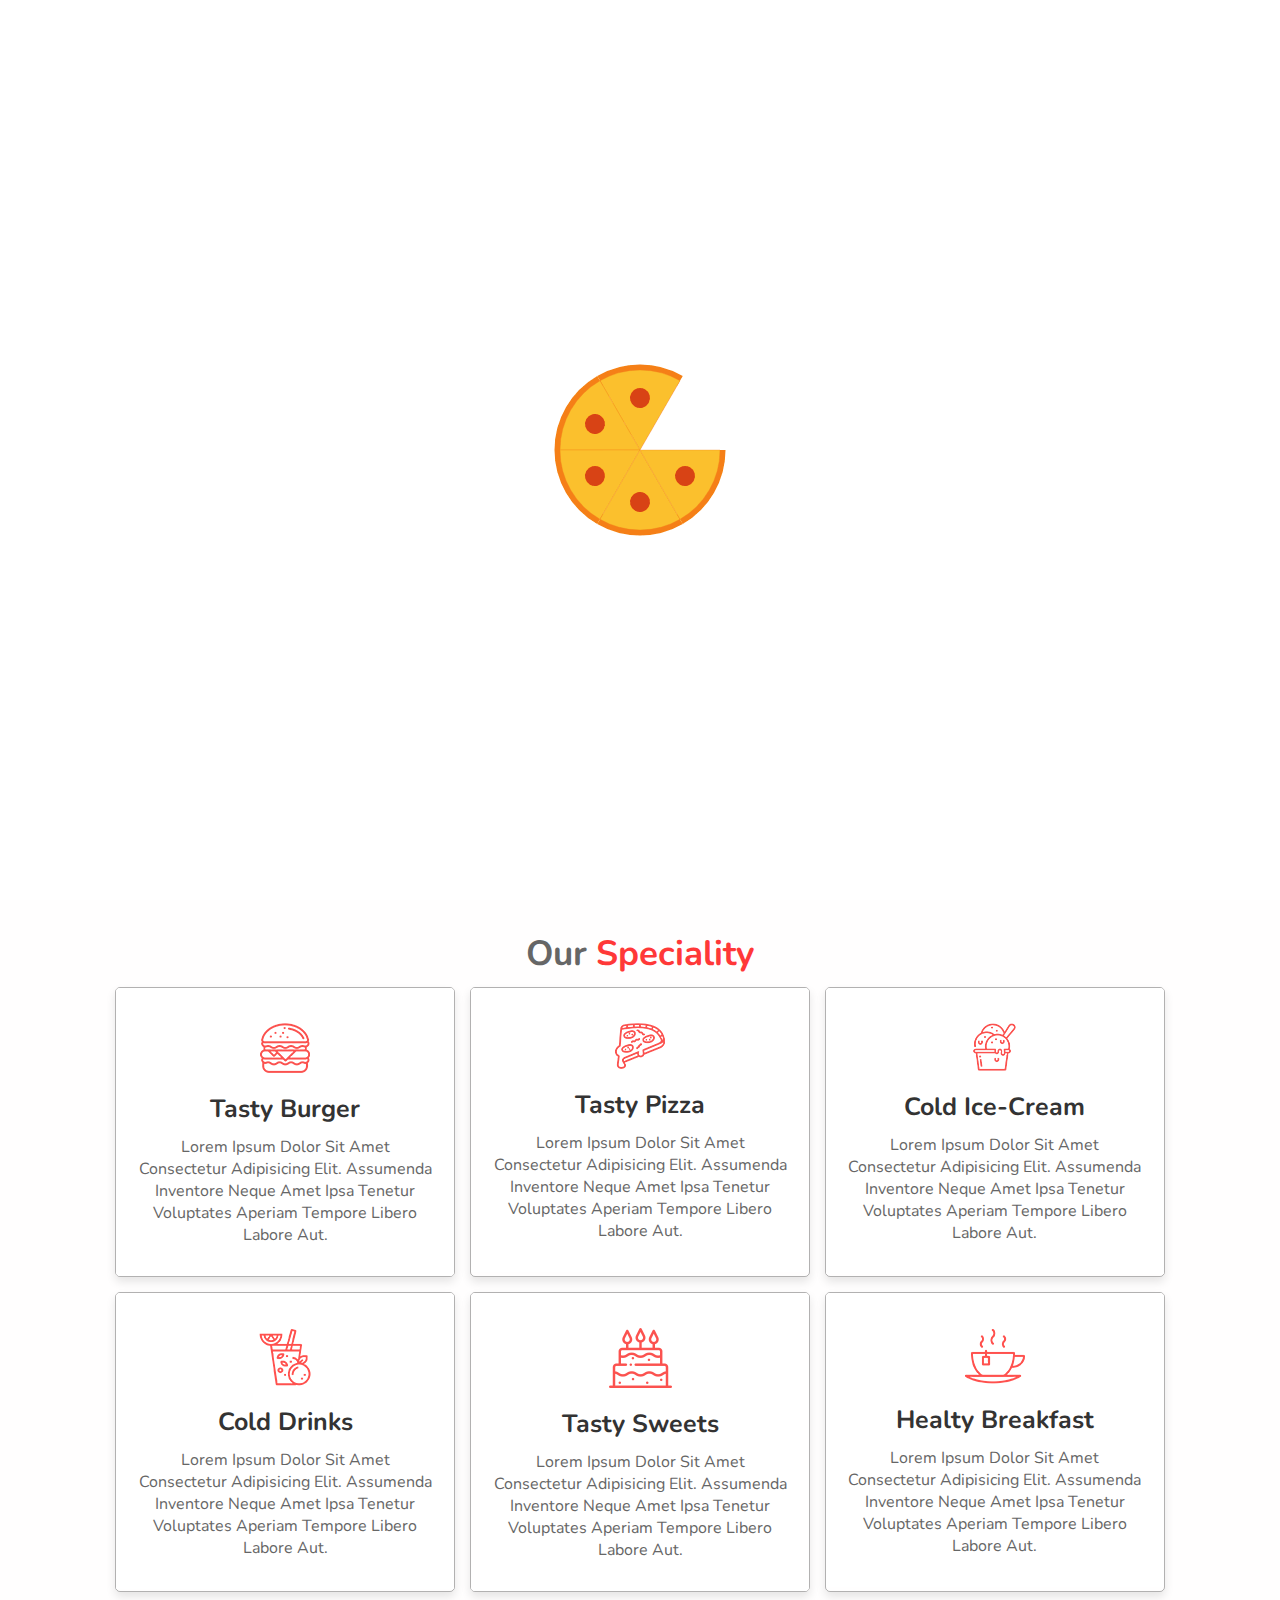
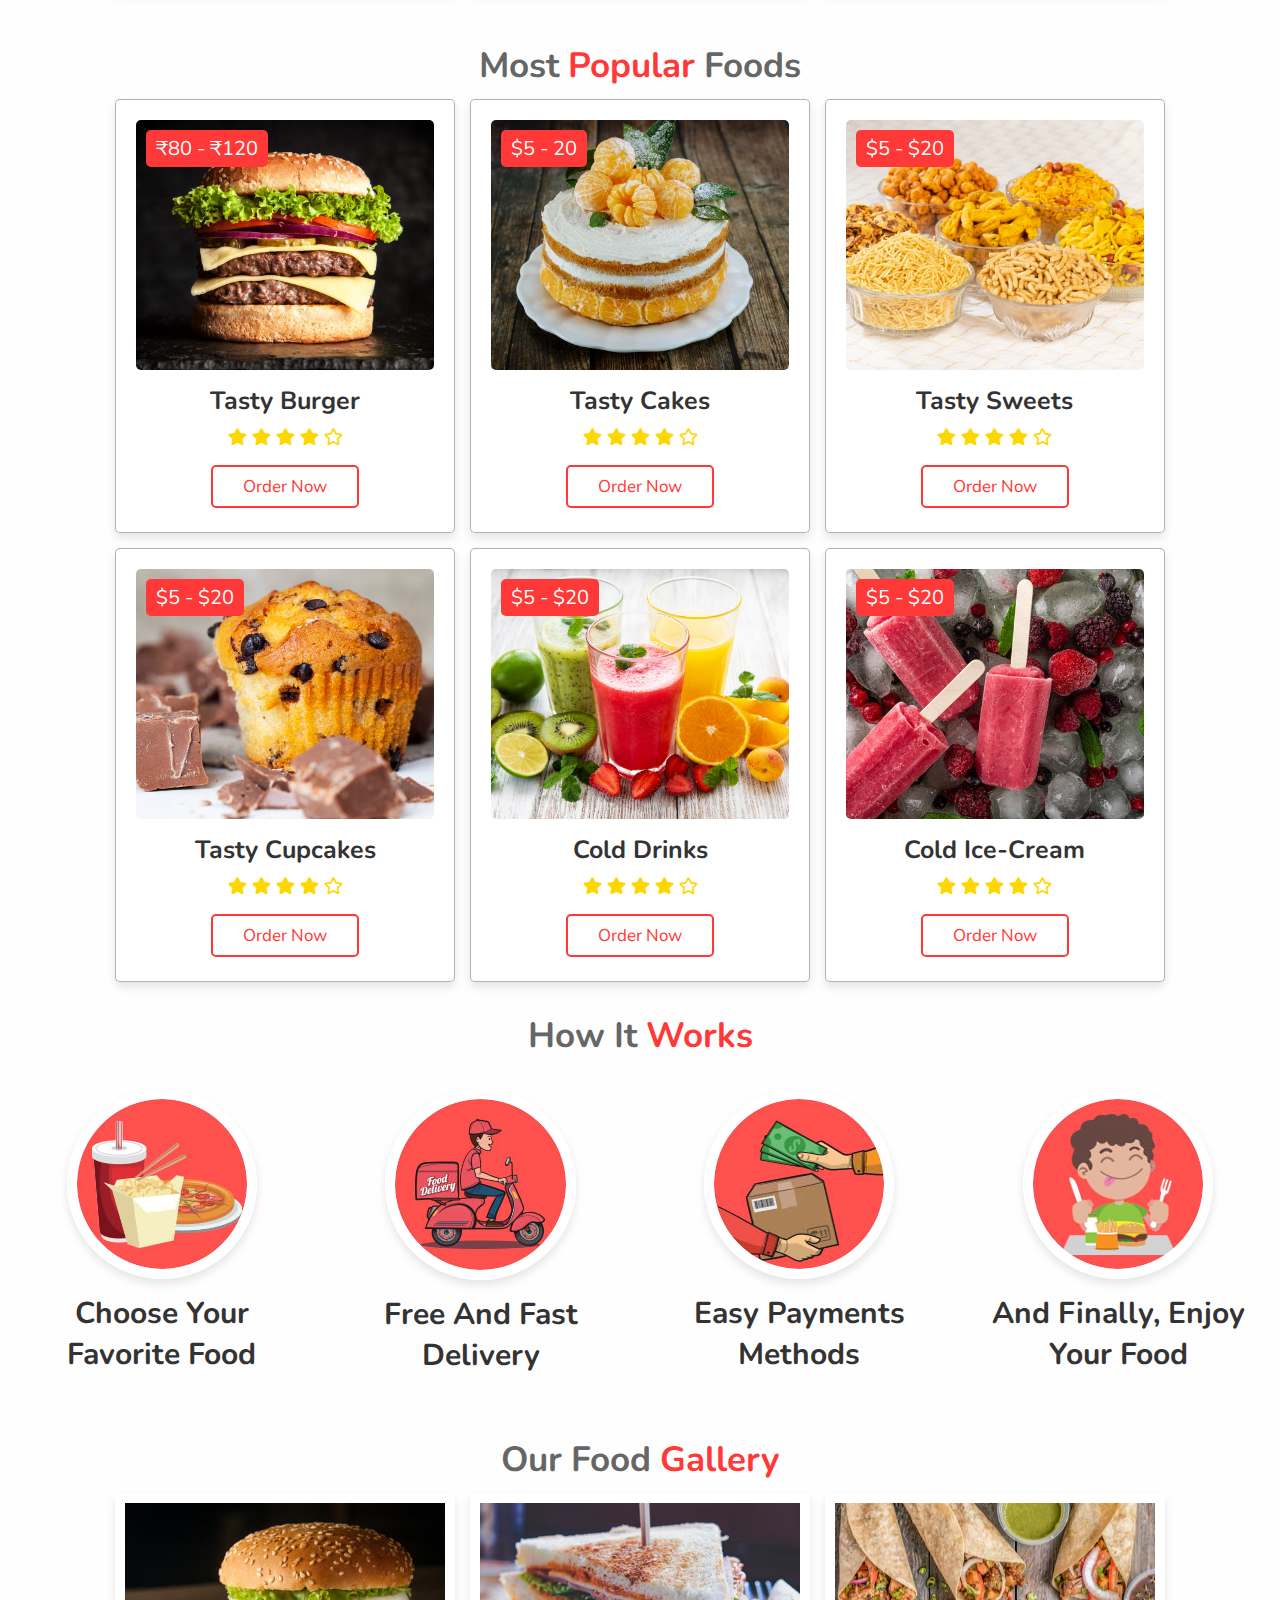
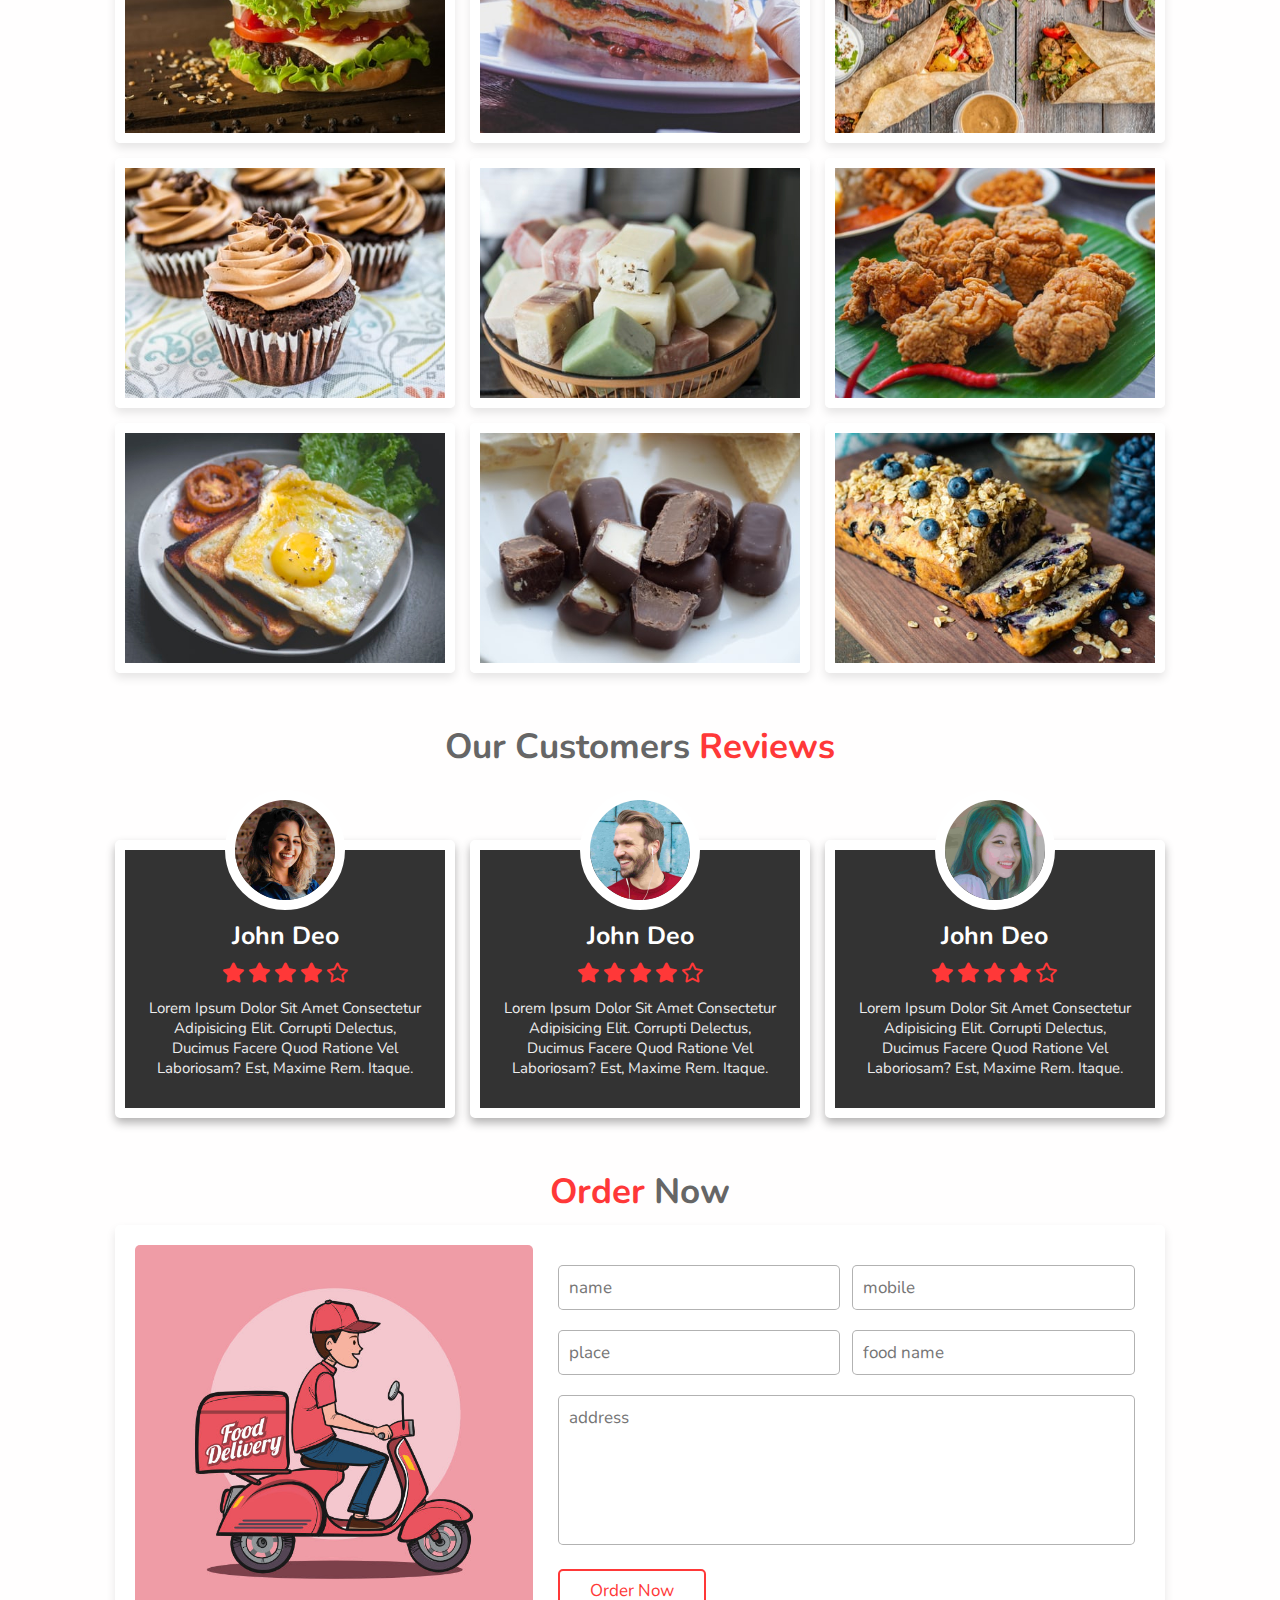
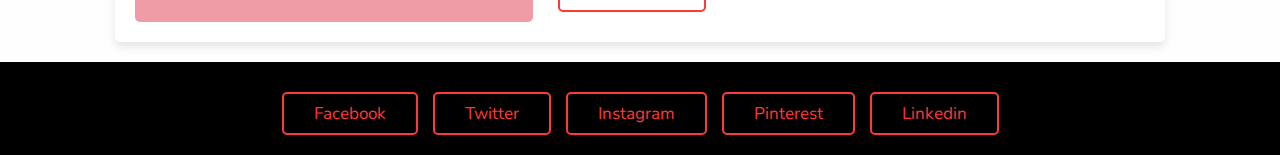
==== index.html @ b7947813 "first commit" ====
<!DOCTYPE html>
<html lang="en">
<head>
    <meta charset="UTF-8">
    <meta name="viewport" content="width=device-width, initial-scale=1.0">
    <title>Restaurent</title>
    <link rel="icon" href="title-img.png" type="image/gif" sizes="16x16">

    <!-- font awesome cdn link  -->
    <link rel="stylesheet" href="https://cdnjs.cloudflare.com/ajax/libs/font-awesome/5.15.3/css/all.min.css">

    <!-- custom css file link  -->
    <link rel="stylesheet" href="style.css">
    <link rel="icon" href="" type="images" sizes="16x16">  

    <!--Ajax form submission library-->
    <script src="https://ajax.googleapis.com/ajax/libs/jquery/3.5.1/jquery.min.js"></script>
    
    <!--Whatsapp link-->
    <script type="text/javascript" src="jquery-3.3.1.min.js"></script>
    <script type="text/javascript" src="floating-wpp.min.js"></script>
    <link rel="stylesheet" href="floating-wpp.min.css">
    
</head>
<body>
    
<!-- header section starts  -->

<header>

    <a href="#" class="logo"><i class="fas fa-utensils"></i> Restaurent </a>

    <div id="menu-bar" class="fas fa-bars"></div>

    <nav class="navbar">
        <a href="#home">home</a>
        <a href="#speciality">speciality</a>
        <a href="#popular">popular</a>
        <a href="#gallery">gallery</a>
        <a href="#review">review</a>
        <a href="#order">order</a>
    </nav>

</header>

<!-- header section ends -->

<!-- home section starts  -->

<section class="home" id="home">

    <div class="content">
        <h3>food made with love</h3>
        <p>Lorem ipsum dolor sit, amet consectetur adipisicing elit. Voluptas accusamus tempore temporibus rem amet laudantium animi optio voluptatum. Natus obcaecati unde porro nostrum ipsam itaque impedit incidunt rem quisquam eos!</p>
        <a href="#" class="btn">order now</a>
    </div>

    <div class="image">
        <img src="images/home-img.png" alt="">
    </div>

</section>

<!-- home section ends -->

<!-- speciality section starts  -->

<section class="speciality" id="speciality">

    <h1 class="heading"> our <span>speciality</span> </h1>

    <div class="box-container">

        <div class="box">
            <img class="image" src="images/s-img-1.jpg" alt="">
            <div class="content">
                <img src="images/s-1.png" alt="">
                <h3>tasty burger</h3>
                <p>Lorem ipsum dolor sit amet consectetur adipisicing elit. Assumenda inventore neque amet ipsa tenetur voluptates aperiam tempore libero labore aut.</p>
            </div>
        </div>
        <div class="box">
            <img class="image" src="images/s-img-2.jpg" alt="">
            <div class="content">
                <img src="images/s-2.png" alt="">
                <h3>tasty pizza</h3>
                <p>Lorem ipsum dolor sit amet consectetur adipisicing elit. Assumenda inventore neque amet ipsa tenetur voluptates aperiam tempore libero labore aut.</p>
            </div>
        </div>
        <div class="box">
            <img class="image" src="images/s-img-3.jpg" alt="">
            <div class="content">
                <img src="images/s-3.png" alt="">
                <h3>cold ice-cream</h3>
                <p>Lorem ipsum dolor sit amet consectetur adipisicing elit. Assumenda inventore neque amet ipsa tenetur voluptates aperiam tempore libero labore aut.</p>
            </div>
        </div>
        <div class="box">
            <img class="image" src="images/s-img-4.jpg" alt="">
            <div class="content">
                <img src="images/s-4.png" alt="">
                <h3>cold drinks</h3>
                <p>Lorem ipsum dolor sit amet consectetur adipisicing elit. Assumenda inventore neque amet ipsa tenetur voluptates aperiam tempore libero labore aut.</p>
            </div>
        </div>
        <div class="box">
            <img class="image" src="images/s-img-5.jpg" alt="">
            <div class="content">
                <img src="images/s-5.png" alt="">
                <h3>tasty sweets</h3>
                <p>Lorem ipsum dolor sit amet consectetur adipisicing elit. Assumenda inventore neque amet ipsa tenetur voluptates aperiam tempore libero labore aut.</p>
            </div>
        </div>
        <div class="box">
            <img class="image" src="images/s-img-6.jpg" alt="">
            <div class="content">
                <img src="images/s-6.png" alt="">
                <h3>healty breakfast</h3>
                <p>Lorem ipsum dolor sit amet consectetur adipisicing elit. Assumenda inventore neque amet ipsa tenetur voluptates aperiam tempore libero labore aut.</p>
            </div>
        </div>

    </div>

</section>

<!-- speciality section ends -->

<!-- popular section starts  -->

<section class="popular" id="popular">

    <h1 class="heading"> most <span>popular</span> foods </h1>

    <div class="box-container">

        <div class="box">
            <span class="price"> ₹80 - ₹120 </span>
            <img src="images/p-1.jpg" alt="">
            <h3>tasty burger</h3>
            <div class="stars">
                <i class="fas fa-star"></i>
                <i class="fas fa-star"></i>
                <i class="fas fa-star"></i>
                <i class="fas fa-star"></i>
                <i class="far fa-star"></i>
            </div>
            <a href="#order" class="btn">order now</a>
        </div>
        <div class="box">
            <span class="price"> $5 - 20 </span>
            <img src="images/p-2.jpg" alt="">
            <h3>tasty cakes</h3>
            <div class="stars">
                <i class="fas fa-star"></i>
                <i class="fas fa-star"></i>
                <i class="fas fa-star"></i>
                <i class="fas fa-star"></i>
                <i class="far fa-star"></i>
            </div>
            <a href="#order" class="btn">order now</a>
        </div>
        <div class="box">
            <span class="price"> $5 - $20 </span>
            <img src="images/p-3.jpg" alt="">
            <h3>tasty sweets</h3>
            <div class="stars">
                <i class="fas fa-star"></i>
                <i class="fas fa-star"></i>
                <i class="fas fa-star"></i>
                <i class="fas fa-star"></i>
                <i class="far fa-star"></i>
            </div>
            <a href="#order" class="btn">order now</a>
        </div>
        <div class="box">
            <span class="price"> $5 - $20 </span>
            <img src="images/p-4.jpg" alt="">
            <h3>tasty cupcakes</h3>
            <div class="stars">
                <i class="fas fa-star"></i>
                <i class="fas fa-star"></i>
                <i class="fas fa-star"></i>
                <i class="fas fa-star"></i>
                <i class="far fa-star"></i>
            </div>
            <a href="#order" class="btn">order now</a>
        </div>
        <div class="box">
            <span class="price"> $5 - $20 </span>
            <img src="images/p-5.jpg" alt="">
            <h3>cold drinks</h3>
            <div class="stars">
                <i class="fas fa-star"></i>
                <i class="fas fa-star"></i>
                <i class="fas fa-star"></i>
                <i class="fas fa-star"></i>
                <i class="far fa-star"></i>
            </div>
            <a href="#order" class="btn">order now</a>
        </div>
        <div class="box">
            <span class="price"> $5 - $20 </span>
            <img src="images/p-6.jpg" alt="">
            <h3>cold ice-cream</h3>
            <div class="stars">
                <i class="fas fa-star"></i>
                <i class="fas fa-star"></i>
                <i class="fas fa-star"></i>
                <i class="fas fa-star"></i>
                <i class="far fa-star"></i>
            </div>
            <a href="#order" class="btn">order now</a>
        </div>

    </div>

</section>

<!-- popular section ends -->

<!-- steps section starts  -->

<div class="step-container">

    <h1 class="heading">how it <span>works</span></h1>

    <section class="steps">

        <div class="box">
            <img src="images/step-1.jpg" alt="">
            <h3>choose your favorite food</h3>
        </div>
        <div class="box">
            <img src="images/step-2.jpg" alt="">
            <h3>free and fast delivery</h3>
        </div>
        <div class="box">
            <img src="images/step-3.jpg" alt="">
            <h3>easy payments methods</h3>
        </div>
        <div class="box">
            <img src="images/step-4.jpg" alt="">
            <h3>and finally, enjoy your food</h3>
        </div>
    
    </section>

</div>

<!-- steps section ends -->

<!-- gallery section starts  -->

<section class="gallery" id="gallery">

    <h1 class="heading"> our food <span> gallery </span> </h1>

    <div class="box-container">

        <div class="box">
            <img src="images/g-1.jpg" alt="">
            <div class="content">
                <h3>tasty food</h3>
                <p>Lorem ipsum dolor sit, amet consectetur adipisicing elit. Deleniti, ipsum.</p>
                <a href="#order" class="btn">ordern now</a>
            </div>
        </div>
        <div class="box">
            <img src="images/g-2.jpg" alt="">
            <div class="content">
                <h3>tasty food</h3>
                <p>Lorem ipsum dolor sit, amet consectetur adipisicing elit. Deleniti, ipsum.</p>
                <a href="#order" class="btn">ordern now</a>
            </div>
        </div>
        <div class="box">
            <img src="images/g-3.jpg" alt="">
            <div class="content">
                <h3>tasty food</h3>
                <p>Lorem ipsum dolor sit, amet consectetur adipisicing elit. Deleniti, ipsum.</p>
                <a href="#order" class="btn">ordern now</a>
            </div>
        </div>
        <div class="box">
            <img src="images/g-4.jpg" alt="">
            <div class="content">
                <h3>tasty food</h3>
                <p>Lorem ipsum dolor sit, amet consectetur adipisicing elit. Deleniti, ipsum.</p>
                <a href="#order" class="btn">ordern now</a>
            </div>
        </div>
        <div class="box">
            <img src="images/g-5.jpg" alt="">
            <div class="content">
                <h3>tasty food</h3>
                <p>Lorem ipsum dolor sit, amet consectetur adipisicing elit. Deleniti, ipsum.</p>
                <a href="#order" class="btn">ordern now</a>
            </div>
        </div>
        <div class="box">
            <img src="images/g-6.jpg" alt="">
            <div class="content">
                <h3>tasty food</h3>
                <p>Lorem ipsum dolor sit, amet consectetur adipisicing elit. Deleniti, ipsum.</p>
                <a href="#order" class="btn">ordern now</a>
            </div>
        </div>
        <div class="box">
            <img src="images/g-7.jpg" alt="">
            <div class="content">
                <h3>tasty food</h3>
                <p>Lorem ipsum dolor sit, amet consectetur adipisicing elit. Deleniti, ipsum.</p>
                <a href="#order" class="btn">ordern now</a>
            </div>
        </div>
        <div class="box">
            <img src="images/g-8.jpg" alt="">
            <div class="content">
                <h3>tasty food</h3>
                <p>Lorem ipsum dolor sit, amet consectetur adipisicing elit. Deleniti, ipsum.</p>
                <a href="#order" class="btn">ordern now</a>
            </div>
        </div>
        <div class="box">
            <img src="images/g-9.jpg" alt="">
            <div class="content">
                <h3>tasty food</h3>
                <p>Lorem ipsum dolor sit, amet consectetur adipisicing elit. Deleniti, ipsum.</p>
                <a href="#order" class="btn">ordern now</a>
            </div>
        </div>

    </div>

</section>

<!-- gallery section ends -->

<!-- review section starts  -->

<section class="review" id="review">

    <h1 class="heading"> our customers <span>reviews</span> </h1>

    <div class="box-container">

        <div class="box">
            <img src="images/pic1.png" alt="">
            <h3>john deo</h3>
            <div class="stars">
                <i class="fas fa-star"></i>
                <i class="fas fa-star"></i>
                <i class="fas fa-star"></i>
                <i class="fas fa-star"></i>
                <i class="far fa-star"></i>
            </div>
            <p>Lorem ipsum dolor sit amet consectetur adipisicing elit. Corrupti delectus, ducimus facere quod ratione vel laboriosam? Est, maxime rem. Itaque.</p>
        </div>
        <div class="box">
            <img src="images/pic2.png" alt="">
            <h3>john deo</h3>
            <div class="stars">
                <i class="fas fa-star"></i>
                <i class="fas fa-star"></i>
                <i class="fas fa-star"></i>
                <i class="fas fa-star"></i>
                <i class="far fa-star"></i>
            </div>
            <p>Lorem ipsum dolor sit amet consectetur adipisicing elit. Corrupti delectus, ducimus facere quod ratione vel laboriosam? Est, maxime rem. Itaque.</p>
        </div>
        <div class="box">
            <img src="images/pic3.png" alt="">
            <h3>john deo</h3>
            <div class="stars">
                <i class="fas fa-star"></i>
                <i class="fas fa-star"></i>
                <i class="fas fa-star"></i>
                <i class="fas fa-star"></i>
                <i class="far fa-star"></i>
            </div>
            <p>Lorem ipsum dolor sit amet consectetur adipisicing elit. Corrupti delectus, ducimus facere quod ratione vel laboriosam? Est, maxime rem. Itaque.</p>
        </div>

    </div>

</section>

<!-- review section ends -->

<!-- order section starts  -->

<section class="order" id="order">

    <h1 class="heading"> <span>order</span> now </h1>

    <div class="row">
        
        <div class="image">
            <img src="images/order-img.jpg" alt="">
        </div>

        <form method="post" action="https://script.google.com/macros/s/AKfycbwGd4Ey5jmCg03Z4gj86yn6FAWRvYm6UvK2ZtaN0PHFYoRG5LEXT8w8135Y0WVV2qs3/exec">

            <div class="inputBox">
                <input type="text" placeholder="name">
                <input type="mobile" placeholder="mobile">
            </div>

            <div class="inputBox">
                <input type="text" placeholder="place">
                <input type="text" placeholder="food name">
            </div>

            <textarea placeholder="address" name="" id="" cols="30" rows="10"></textarea>

            <input type="submit" value="order now" class="btn">

        </form>

    </div>

    

</section>



<!-- order section ends -->

<!-- footer section  -->

<section class="footer">

    <div class="share">
        <a href="https://www.facebook.com/fizacafe/" class="btn">facebook</a>
        <a href="#" class="btn">twitter</a>
        <a href="https://www.instagram.com/cafe.fiza/" class="btn">instagram</a>
        <a href="#" class="btn">pinterest</a>
        <a href="#" class="btn">linkedin</a>
    </div>

    <!--h1 class="credit"> created by <span>  </span> | all rights reserved! </h1-->

</section>

<!-- scroll top button  -->
<a href="#home" class="fas fa-angle-up" id="scroll-top"></a>


<!-- loader  -->
<div class="loader-container">
    <img src="images/loader.gif" alt="">
</div>




















<!-- custom js file link  -->
<script src="script.js"></script>


<!--Form submission ajax script-->
<script>
    $("#submit-form").submit((e)=>{
            e.preventDefault()
            $.ajax({
                url:"https://script.google.com/macros/s/AKfycbxz1dApz9906SXLSucCNQwxfc8HvI4qlVvi5Cvw/exec",
                data:$("#submit-form").serialize(),
                method:"post",
                success:function (response){
                    alert("Form submitted successfully")
                    window.location.replace("index.html")
                    ///window.location.href="home-section"
                },
                error:function (err){
                    alert("Something Error")
    
                }
            })
        })
  </script>
  <div id="myDiv"></div>
</body>

<!--floatingWhatsApp([options]-->
  <script type="text/javascript">
    $(function () {
      $('#myDiv').floatingWhatsApp({
        phone: '+917025202125',
        showPopup: 'true',
        popupMessage: "Hi, what taste do you want to explore ...",
        headerTilte: "WhatsApp chat",
        message: "Food Name:\n Place:\n Call back Number: ",
        position: 'right'
      });
    });
  </script>
</html>
---- style.css ----
@import url("https://fonts.googleapis.com/css2?family=Nunito:wght@200;300;400;600;700&display=swap");

:root{
  --red:#ff3838;
}

*{
  font-family: 'Nunito', sans-serif;
  margin:0; padding:0;
  box-sizing: border-box;
  outline: none; border:none;
  text-decoration: none;
  text-transform: capitalize;
  transition:all .2s linear;
}

*::selection{
  background:var(--red);
  color:rgb(253, 252, 252);
}

html{
  font-size: 62.5%;
  overflow-x: hidden;
  scroll-behavior: smooth;
  scroll-padding-top: 6rem;
}

body{
  background:#fffefe;
}

section{
  padding:2rem 9%;
}

.heading{
  text-align: center;
  font-size: 3.5rem;
  padding:1rem;
  color:#666;
}

.heading span{
  color:var(--red);
}

.btn{
  display: inline-block;
  padding:.8rem 3rem;
  border:.2rem solid var(--red);
  color:var(--red);
  cursor: pointer;
  font-size: 1.7rem;
  border-radius: .5rem;
  position: relative;
  overflow: hidden;
  z-index: 0;
  margin-top: 1rem;
}

.btn::before{
  content: '';
  position: absolute;
  top:0; right: 0;
  width:0%;
  height:100%;
  background:var(--red);
  transition: .3s linear;
  z-index: -1;
}

.btn:hover::before{
  width:100%;
  left: 0;
}

.btn:hover{
  color:#fff;
}

header{
  position: fixed;
  top:0; left: 0; right:0;
  z-index: 1000;
  display: flex;
  align-items: center;
  justify-content: space-between;
  background:#fff;
  padding:2rem 9%;
  box-shadow: 0 .5rem 1rem rgba(0,0,0,.1);
}

header .logo{
  font-size: 2.5rem;
  font-weight: bolder;
  color:#666;
}

header .logo i{
  padding-right: .5rem;
  color:var(--red);
}

header .navbar a{
  font-size: 2rem;
  margin-left: 2rem;
  color:#666;
}

header .navbar a:hover{
  color:var(--red);
}

#menu-bar{
  font-size: 3rem;
  cursor: pointer;
  color:#666;
  border:.1rem solid #666;
  border-radius: .3rem;
  padding:.5rem 1.5rem;
  display: none;
}

.home{
  display: flex;
  flex-wrap: wrap;
  gap:1.5rem;
  min-height: 100vh;
  align-items: center;
  background:url(../images/home-bg.jpg) no-repeat;
  background-size: cover;
  background-position: center;
}

.home .content{
  flex:1 1 40rem;
  padding-top: 6.5rem;
}

.home .image{
  flex:1 1 40rem;
}

.home .image img{
  width:100%;
  padding:1rem;
  animation:float 3s linear infinite;
}

@keyframes float{
  0%, 100%{
    transform: translateY(0rem);
  }
  50%{
    transform: translateY(3rem);
  }
}

.home .content h3{
  font-size: 5rem;
  color:#333;
}

.home .content p{
  font-size: 1.7rem;
  color:#666;
  padding:1rem 0;
}

.speciality .box-container{
  display: flex;
  flex-wrap: wrap;
  gap:1.5rem;
}

.speciality .box-container .box{
  flex:1 1 30rem;
  position: relative;
  overflow: hidden;
  box-shadow: 0 .5rem 1rem rgba(0,0,0,.1);
  border:.1rem solid rgba(0,0,0,.3);
  cursor: pointer;
  border-radius: .5rem;
}

.speciality .box-container .box .image{
  height:100%;
  width:100%;
  object-fit: cover;
  position: absolute;
  top:-100%; left:0;
}

.speciality .box-container .box .content{
  text-align: center;
  background:#fff;
  padding:2rem;
}

.speciality .box-container .box .content img{
  margin:1.5rem 0;
}

.speciality .box-container .box .content h3{
  font-size: 2.5rem;
  color:#333;
}

.speciality .box-container .box .content p{
  font-size: 1.6rem;
  color:#666;
  padding:1rem 0;
}

.speciality .box-container .box:hover .image{
  top:0;
}

.speciality .box-container .box:hover .content{
  transform: translateY(100%);
}

.popular .box-container{
  display: flex;
  flex-wrap: wrap;
  gap:1.5rem;
}

.popular .box-container .box{
  padding:2rem;
  background:rgb(255, 255, 255);
  box-shadow: 0 .5rem 1rem rgba(0,0,0,.1);
  border:.1rem solid rgba(0,0,0,.3);
  border-radius: .5rem;
  text-align: center;
  flex:1 1 30rem;
  position: relative;
}

.popular .box-container .box img{
  height:25rem;
  object-fit: cover;
  width:100%;
  border-radius: .5rem;
}

.popular .box-container .box .price{
  position: absolute;
  top:3rem; left:3rem;
  background:var(--red);
  color:#fff;
  font-size: 2rem;
  padding:.5rem 1rem;
  border-radius: .5rem;
}

.popular .box-container .box h3{
  color:#333;
  font-size: 2.5rem;
  padding-top: 1rem;
}

.popular .box-container .box .stars i{
  color:gold;
  font-size: 1.7rem;
  padding:1rem .1rem;
}

.steps{
  display: flex;
  flex-wrap: wrap;
  gap:1.5rem;
  padding:1rem;
}

.steps .box{
  flex:1 1 25rem;
  padding:1rem;
  text-align: center;
}

.steps .box img{
  border-radius: 50%;
  border:1rem solid #fff;
  box-shadow: 0 .5rem 1rem rgba(0,0,0,.1);
}

.steps .box h3{
  font-size: 3rem;
  color:#333;
  padding:1rem;
}

.gallery .box-container{
  display: flex;
  flex-wrap: wrap;
  gap:1.5rem;
}

.gallery .box-container .box{
  height:25rem;
  flex:1 1 30rem;
  border:1rem solid #fff;
  box-shadow: 0 .5rem 1rem rgba(0,0,0,.1);
  border-radius: .5rem;
  position: relative;
  overflow: hidden;
}

.gallery .box-container .box img{
  height:100%;
  width:100%;
  object-fit: cover;
}

.gallery .box-container .box .content{
  position: absolute;
  top:-100%; left:0;
  height: 100%;
  width:100%;
  background:rgba(255,255,255,.9);
  padding:2rem;
  padding-top: 5rem;
  text-align: center;
}

.gallery .box-container .box .content h3{
  font-size: 2.5rem;
  color:#333;
}

.gallery .box-container .box .content p{
  font-size: 1.5rem;
  color:#666;
  padding:1rem 0;
}

.gallery .box-container .box:hover .content{
  top:0;
}

.review .box-container{
  display: flex;
  flex-wrap: wrap;
  gap:1.5rem;
}

.review .box-container .box{
  text-align: center;
  padding:2rem;
  border:1rem solid #fff;
  box-shadow: 0 .5rem 1rem rgba(0,0,0,.3);
  border-radius: .5rem;
  flex:1 1 30rem;
  background:#333;
  margin-top: 6rem;
}

.review .box-container .box img{
  height: 12rem;
  width:12rem;
  border-radius: 50%;
  border:1rem solid #fff;
  margin-top: -8rem;
  object-fit: cover;
}

.review .box-container .box h3{
  font-size: 2.5rem;
  color:#fff;
  padding:.5rem 0;
}

.review .box-container .box .stars i{
  font-size: 2rem;
  color:var(--red);
  padding:.5rem 0;
}

.review .box-container .box p{
  font-size: 1.5rem;
  color:#eee;
  padding:1rem 0;
}

.order .row{
  padding:2rem;
  box-shadow: 0 .5rem 1rem rgba(0,0,0,.1);
  background:#fff;
  display: flex;
  flex-wrap: wrap;
  gap:1.5rem;
  border-radius: .5rem;
}

.order .row .image{
  flex:1 1 30rem;
}

.order .row .image img{
  height: 100%;
  width:100%;
  object-fit: cover;
  border-radius: .5rem;
}

.order .row form{
  flex:1 1 50rem;
  padding:1rem;
}

.order .row form .inputBox{
  display: flex;
  justify-content: space-between;
  flex-wrap: wrap;
}

.order .row form .inputBox input, .order .row form textarea{
  padding:1rem;
  margin:1rem 0;
  font-size: 1.7rem;
  color:#333;
  text-transform: none;
  border:.1rem solid rgba(0,0,0,.3);
  border-radius: .5rem;
  width:49%;
}

.order .row form textarea{
  width:100%;
  resize: none;
  height:15rem;
}

.order .row form .btn{
  background:none;
}

.order .row form .btn:hover{
  background:var(--red);
}

.footer{
  background:#000;
  text-align: center;
}

.footer .share{
  display: flex;
  gap:1.5rem;
  justify-content: center;
  flex-wrap: wrap;
}

.footer .credit{
  padding:2.5rem 1rem;
  color:#fff;
  font-weight: normal;
  font-size: 2rem;
}

.footer .credit span{
  color:var(--red);
}

#scroll-top{
  position: fixed;
  top:-120%;
  right:2rem;
  padding:.5rem 1.5rem;
  font-size: 4rem;
  background:var(--red);
  color:#fff;
  border-radius: .5rem;
  transition: 1s linear;
  z-index: 1000;
}

#scroll-top.active{
  top:calc(100% - 12rem)
}

.loader-container{
  position: fixed;
  top:0; left:0;
  z-index: 10000;
  background:#fff;
  display: flex;
  align-items: center;
  justify-content: center;
  height:100%;
  width:100%;
}

.loader-container.fade-out{
  top:-120%;
}














/* media queries  */

@media(max-width:991px){

  html{
    font-size: 55%;
  }

  header{
    padding:2rem;
  }

  section{
    padding:2rem;
  }

}

@media(max-width:768px){

  #menu-bar{
    display: initial;
  }

  header .navbar{
    position: absolute;
    top:100%; left: 0; right:0;
    background: #f7f7f7;
    border-top: .1rem solid rgba(0,0,0,.1);
    clip-path: polygon(0 0, 100% 0, 100% 0, 0 0);
  }

  header .navbar.active{
    clip-path: polygon(0 0, 100% 0, 100% 100%, 0% 100%);
  }

  header .navbar a{
    margin: 1.5rem;
    padding:1.5rem;
    display: block;
    border:.2rem solid rgba(0,0,0,.1);
    border-left:.5rem solid var(--red);
    background:#fff;
  }



  
}

@media(max-width:450px){

  html{
    font-size: 50%;
  }

  .order .row form .inputBox input{
    width:100%;
  }

}
---- floating-wpp.min.css ----
.floating-wpp{position:fixed;bottom:15px;left:15px;font-size:14px;transition:bottom .2s}.floating-wpp .floating-wpp-button{position:relative;border-radius:50%;box-shadow:1px 1px 4px rgba(60,60,60,.4);transition:box-shadow .2s;cursor:pointer;overflow:hidden}.floating-wpp .floating-wpp-button img,.floating-wpp .floating-wpp-button svg{position:absolute;width:100%;height:auto;object-fit:cover;top:50%;left:50%;transform:translate3d(-50%,-50%,0);border-radius:50%}.floating-wpp:hover{bottom:17px}.floating-wpp:hover .floating-wpp-button{box-shadow:1px 2px 8px rgba(60,60,60,.4)}.floating-wpp .floating-wpp-popup{border-radius:6px;background-color:#E5DDD5;position:absolute;overflow:hidden;padding:0;box-shadow:1px 2px 8px rgba(60,60,60,.25);width:0;height:0;bottom:0;opacity:0;transition:bottom .1s ease-out,opacity .2s ease-out;transform-origin:bottom}.floating-wpp .floating-wpp-popup.active{padding:0 12px 12px;width:260px;height:auto;bottom:82px;opacity:1}.floating-wpp .floating-wpp-popup .floating-wpp-message{background-color:#fff;padding:8px;border-radius:0 5px 5px;box-shadow:1px 1px 1px rgba(0,0,0,.15);opacity:0;transition:opacity .2s}.floating-wpp .floating-wpp-popup.active .floating-wpp-message{opacity:1;transition-delay:.2s}.floating-wpp .floating-wpp-popup .floating-wpp-head{text-align:right;color:#fff;margin:0 -15px 10px;padding:6px 12px;display:flex;justify-content:space-between;cursor:pointer}.floating-wpp .floating-wpp-input-message{background-color:#fff;margin:10px -15px -15px;padding:0 15px;display:flex;align-items:center}.floating-wpp .floating-wpp-input-message textarea{border:1px solid #ccc;border-radius:4px;box-shadow:none;padding:8px;margin:10px 0;width:100%;max-width:100%;font-family:inherit;font-size:inherit;resize:none}.floating-wpp .floating-wpp-btn-send{margin-left:12px;font-size:0;cursor:pointer}
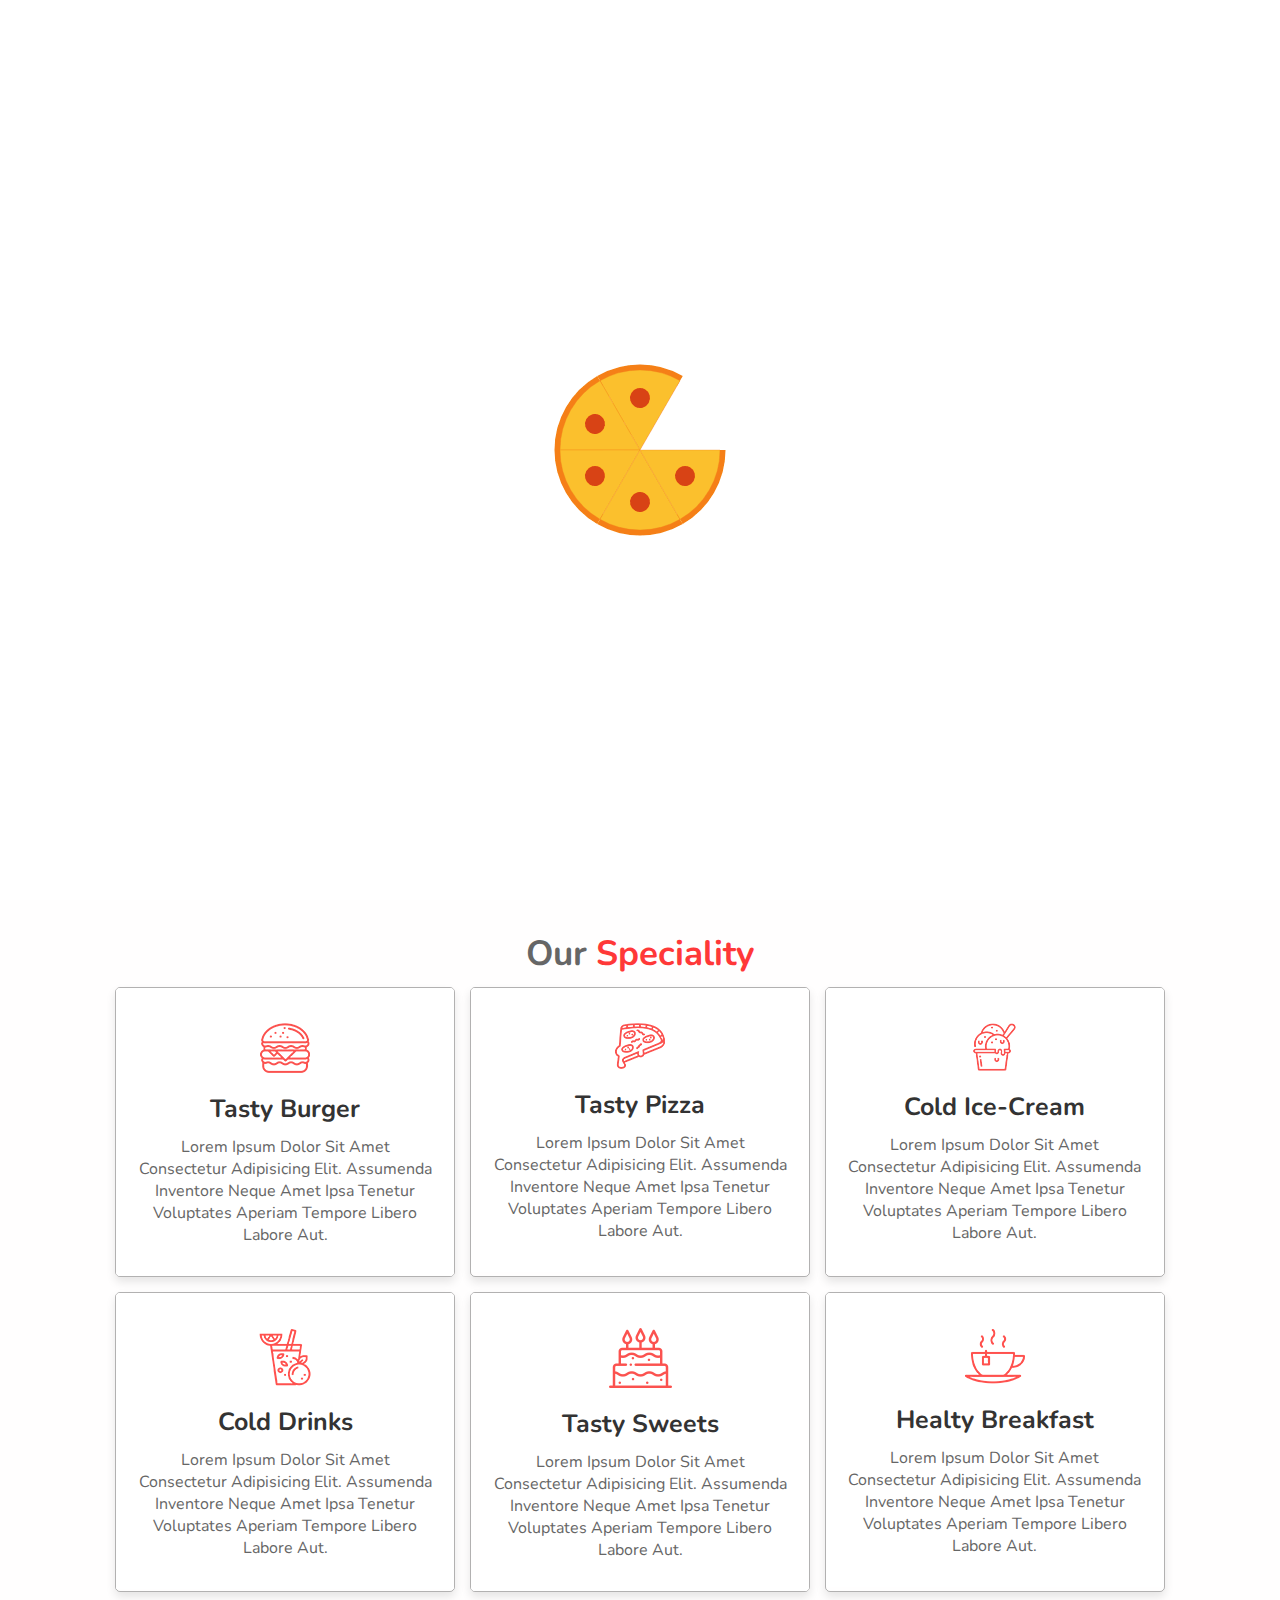
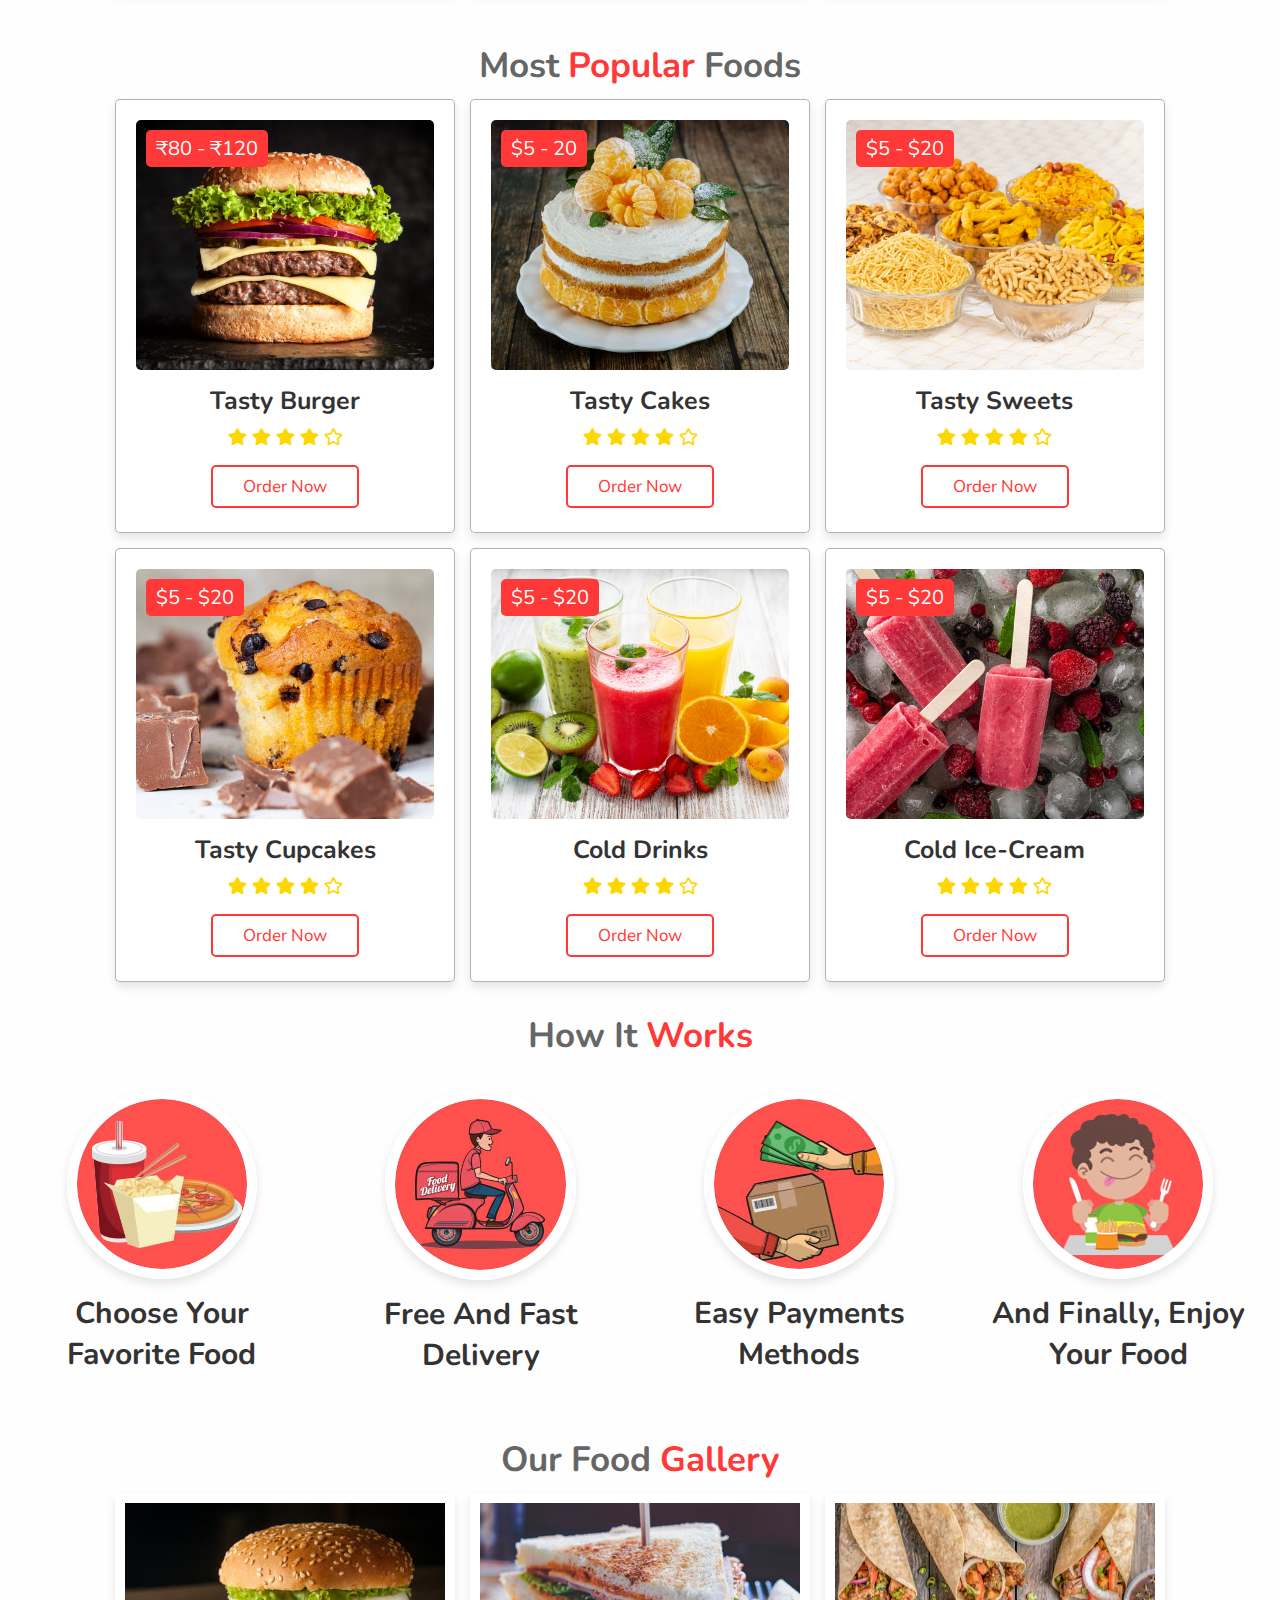
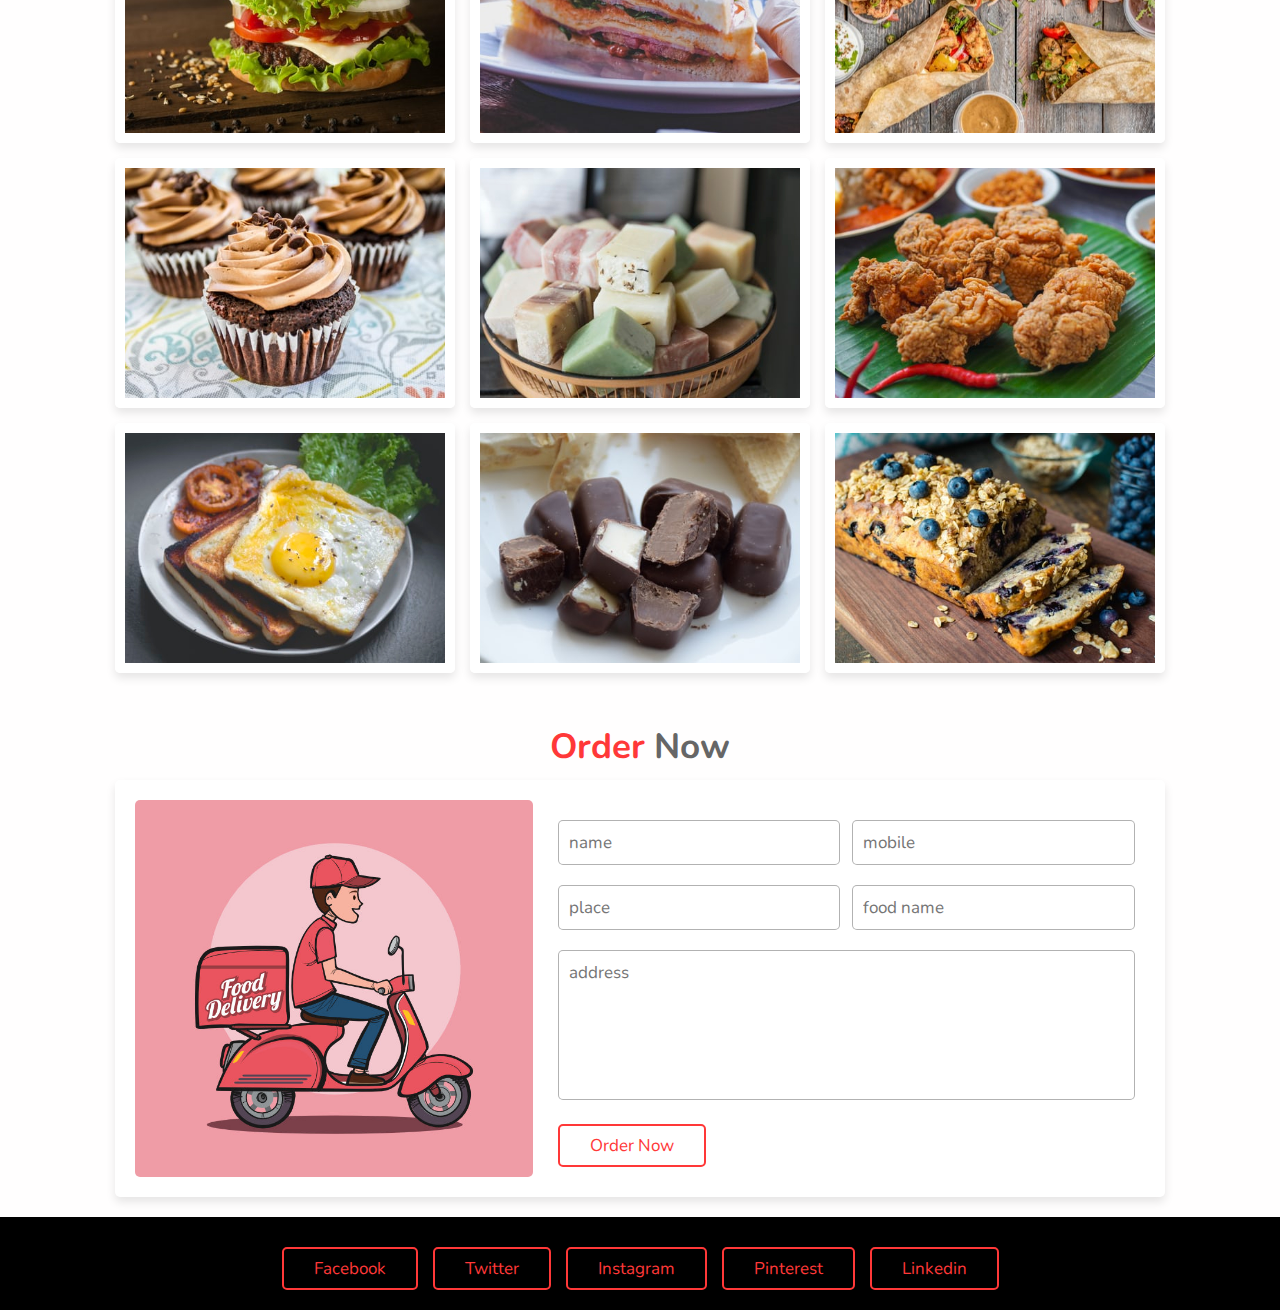
==== commit 663ffef8: "home-content" ====
--- a/index.html
+++ b/index.html
@@ -3,7 +3,7 @@
 <head>
     <meta charset="UTF-8">
     <meta name="viewport" content="width=device-width, initial-scale=1.0">
-    <title>Restaurent</title>
+    <title>Cafe</title>
     <link rel="icon" href="title-img.png" type="image/gif" sizes="16x16">
 
     <!-- font awesome cdn link  -->
@@ -28,7 +28,7 @@
 
 <header>
 
-    <a href="#" class="logo"><i class="fas fa-utensils"></i> Restaurent </a>
+    <a href="#" class="logo"><i class="fas fa-utensils"></i> Cafe </a>
 
     <div id="menu-bar" class="fas fa-bars"></div>
 
@@ -37,7 +37,7 @@
         <a href="#speciality">speciality</a>
         <a href="#popular">popular</a>
         <a href="#gallery">gallery</a>
-        <a href="#review">review</a>
+        <!--a href="#review">review</a-->
         <a href="#order">order</a>
     </nav>
 
@@ -50,7 +50,7 @@
 <section class="home" id="home">
 
     <div class="content">
-        <h3>food made with love</h3>
+        <h3>Love at first plate</h3>
         <p>Lorem ipsum dolor sit, amet consectetur adipisicing elit. Voluptas accusamus tempore temporibus rem amet laudantium animi optio voluptatum. Natus obcaecati unde porro nostrum ipsam itaque impedit incidunt rem quisquam eos!</p>
         <a href="#" class="btn">order now</a>
     </div>
@@ -339,7 +339,7 @@
 
 <!-- review section starts  -->
 
-<section class="review" id="review">
+<!--section class="review" id="review">
 
     <h1 class="heading"> our customers <span>reviews</span> </h1>
 
@@ -384,7 +384,7 @@
 
     </div>
 
-</section>
+</section-->
 
 <!-- review section ends -->
 
@@ -512,4 +512,4 @@
       });
     });
   </script>
-</html>+</html>
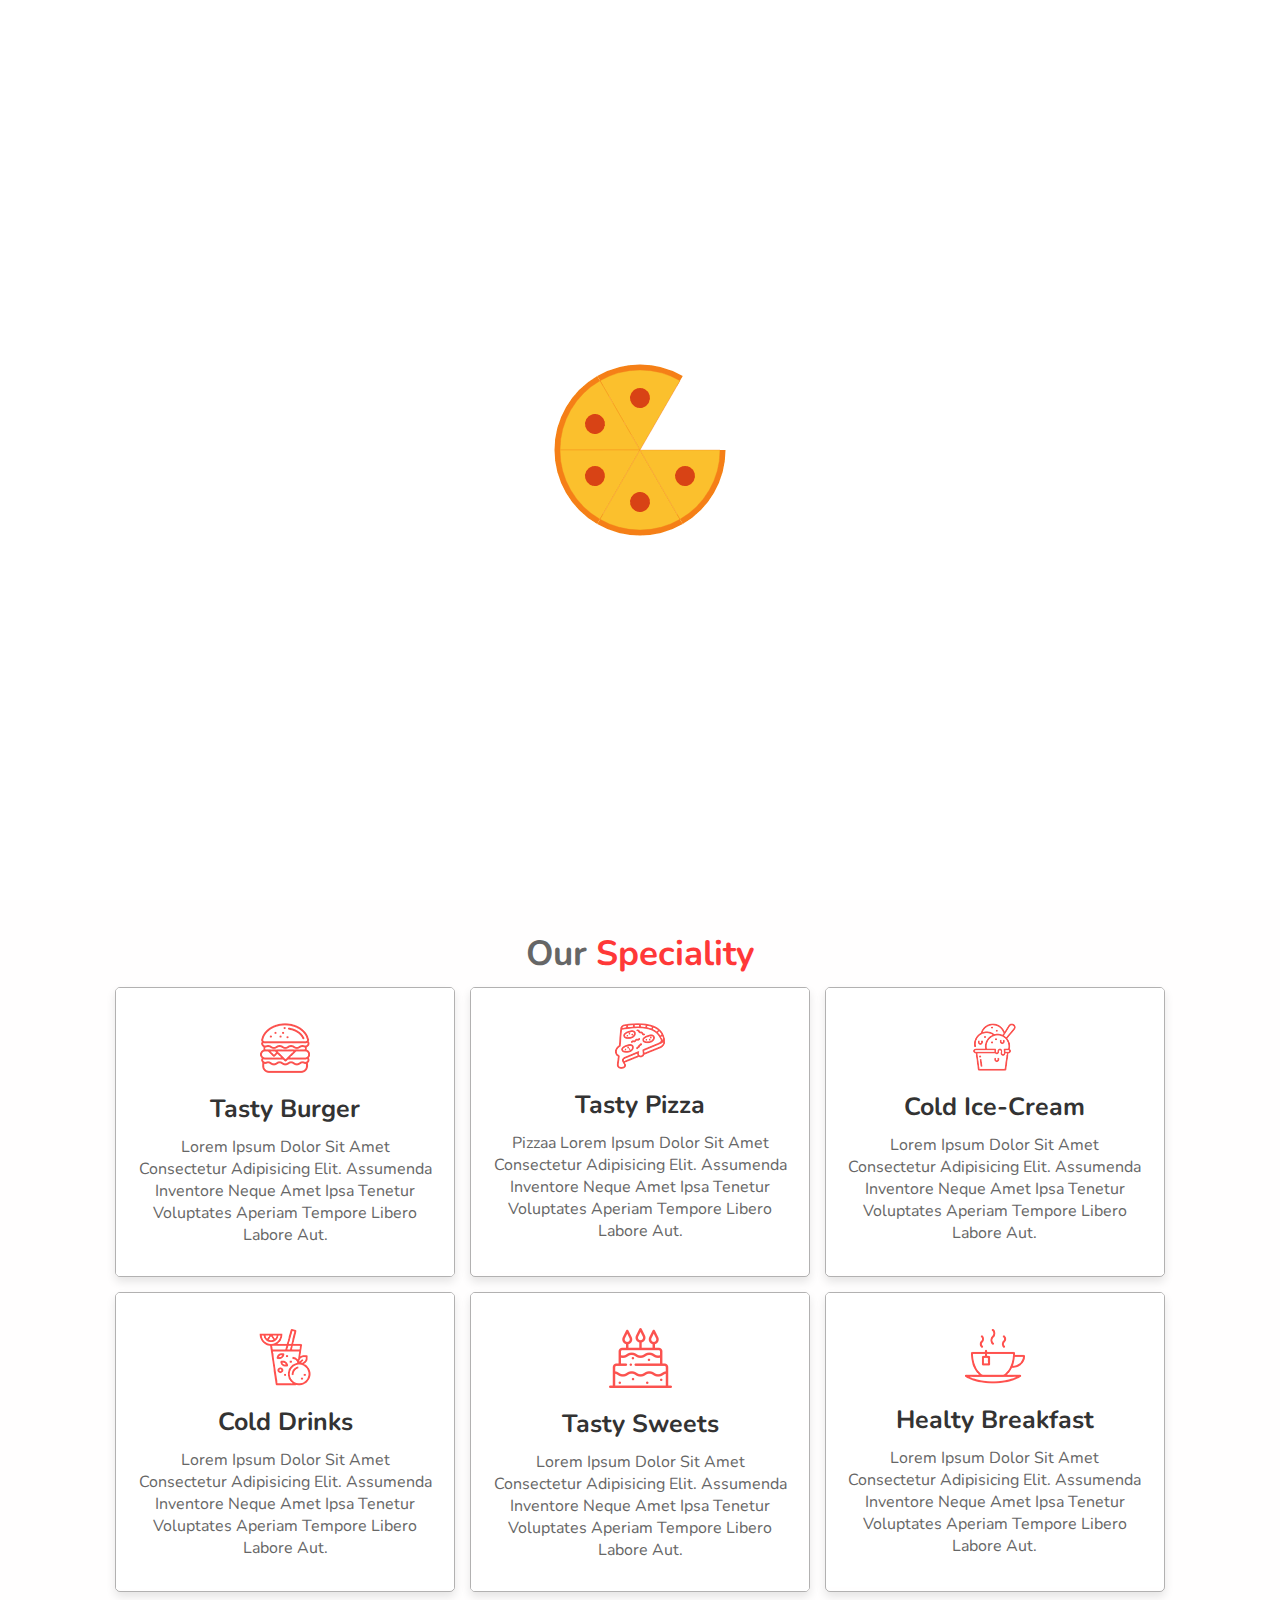
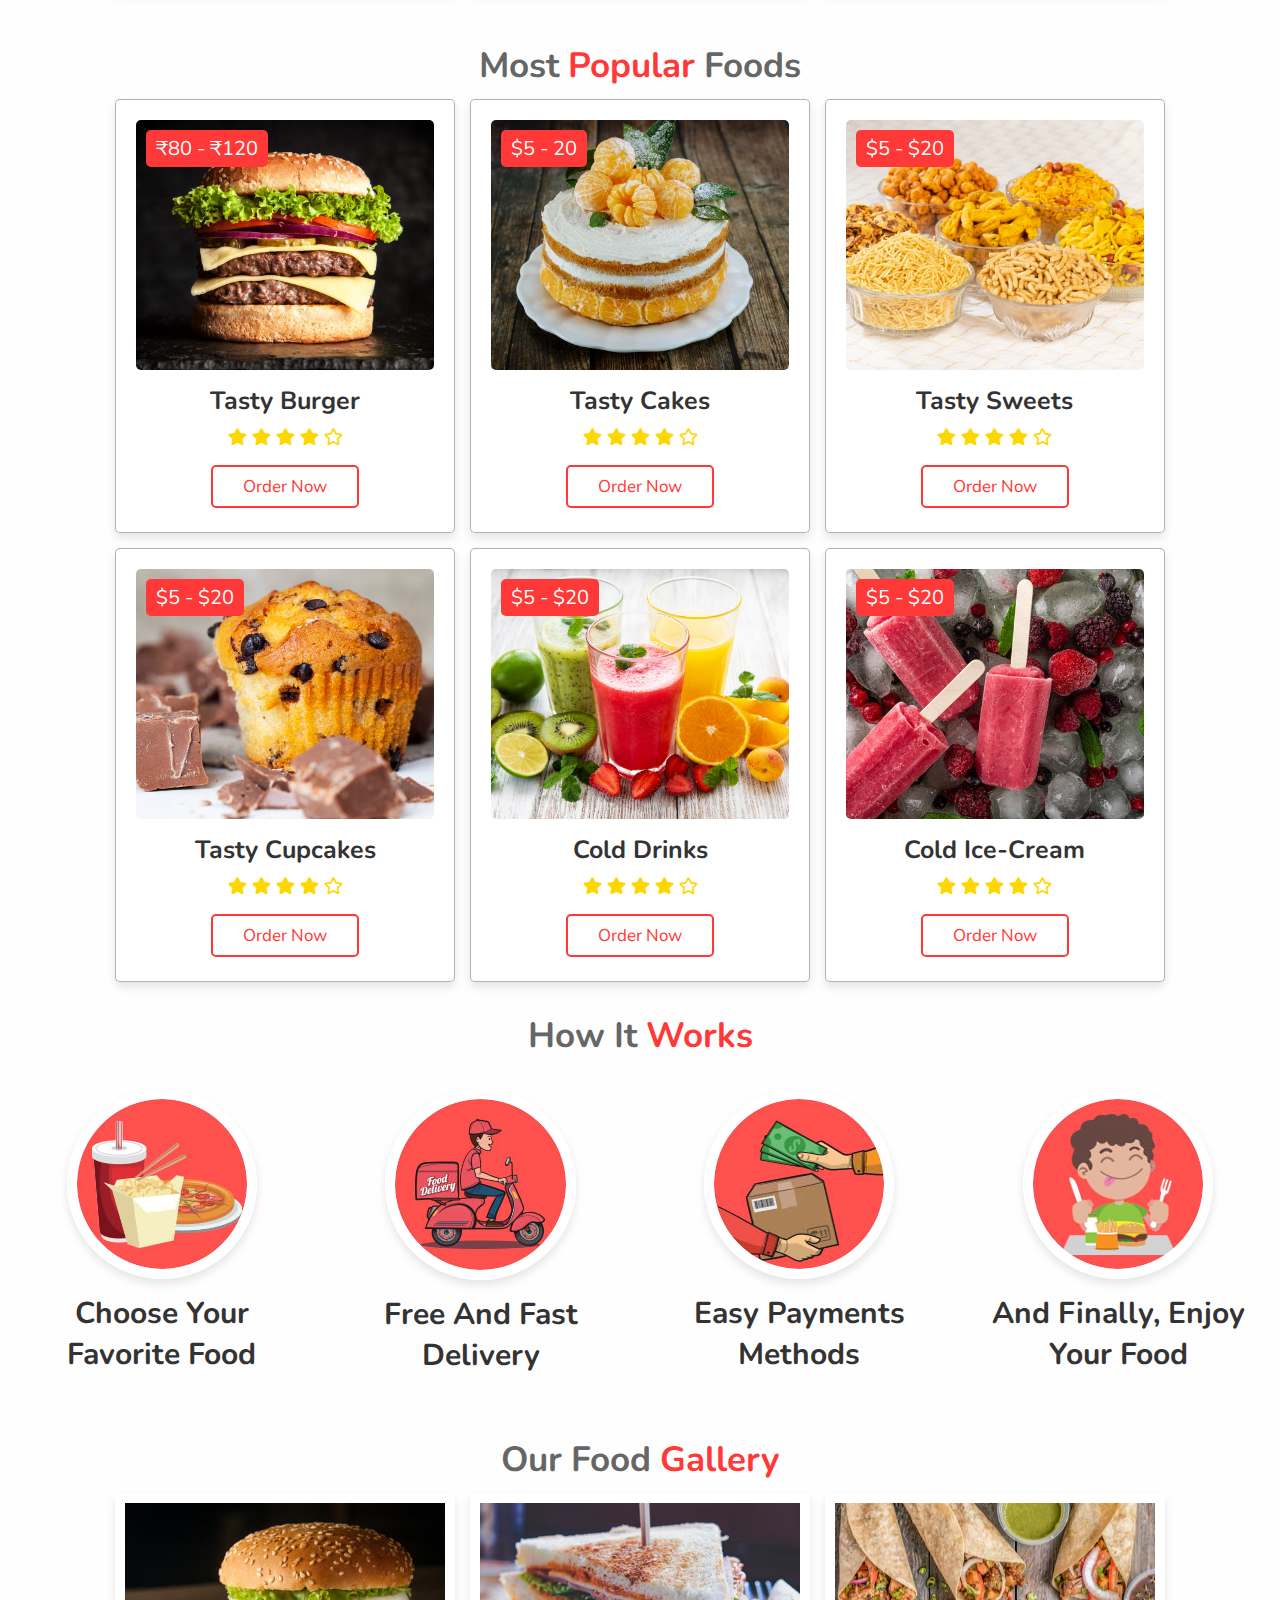
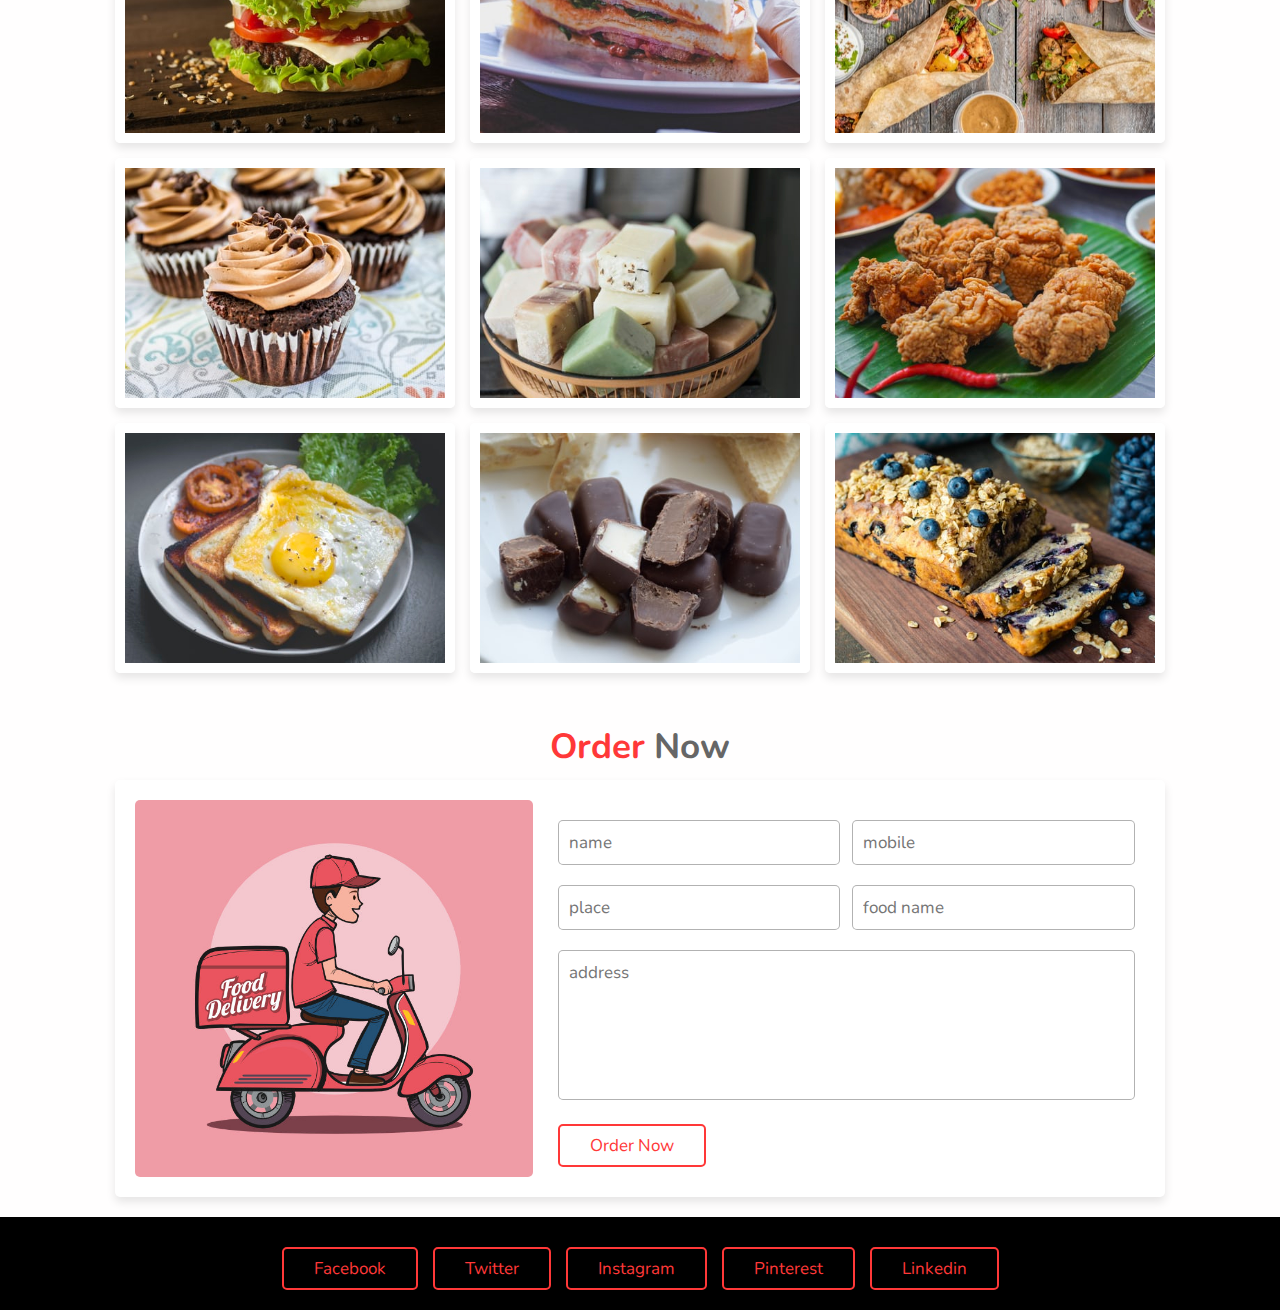
==== commit bb732ec5: "test+commit" ====
--- a/index.html
+++ b/index.html
@@ -50,7 +50,7 @@
 <section class="home" id="home">
 
     <div class="content">
-        <h3>Love at first plate</h3>
+        <h3>Serve Food With Love</h3>
         <p>Lorem ipsum dolor sit, amet consectetur adipisicing elit. Voluptas accusamus tempore temporibus rem amet laudantium animi optio voluptatum. Natus obcaecati unde porro nostrum ipsam itaque impedit incidunt rem quisquam eos!</p>
         <a href="#" class="btn">order now</a>
     </div>
@@ -84,7 +84,7 @@
             <div class="content">
                 <img src="images/s-2.png" alt="">
                 <h3>tasty pizza</h3>
-                <p>Lorem ipsum dolor sit amet consectetur adipisicing elit. Assumenda inventore neque amet ipsa tenetur voluptates aperiam tempore libero labore aut.</p>
+                <p>pizzaa  Lorem ipsum dolor sit amet consectetur adipisicing elit. Assumenda inventore neque amet ipsa tenetur voluptates aperiam tempore libero labore aut.</p>
             </div>
         </div>
         <div class="box">
